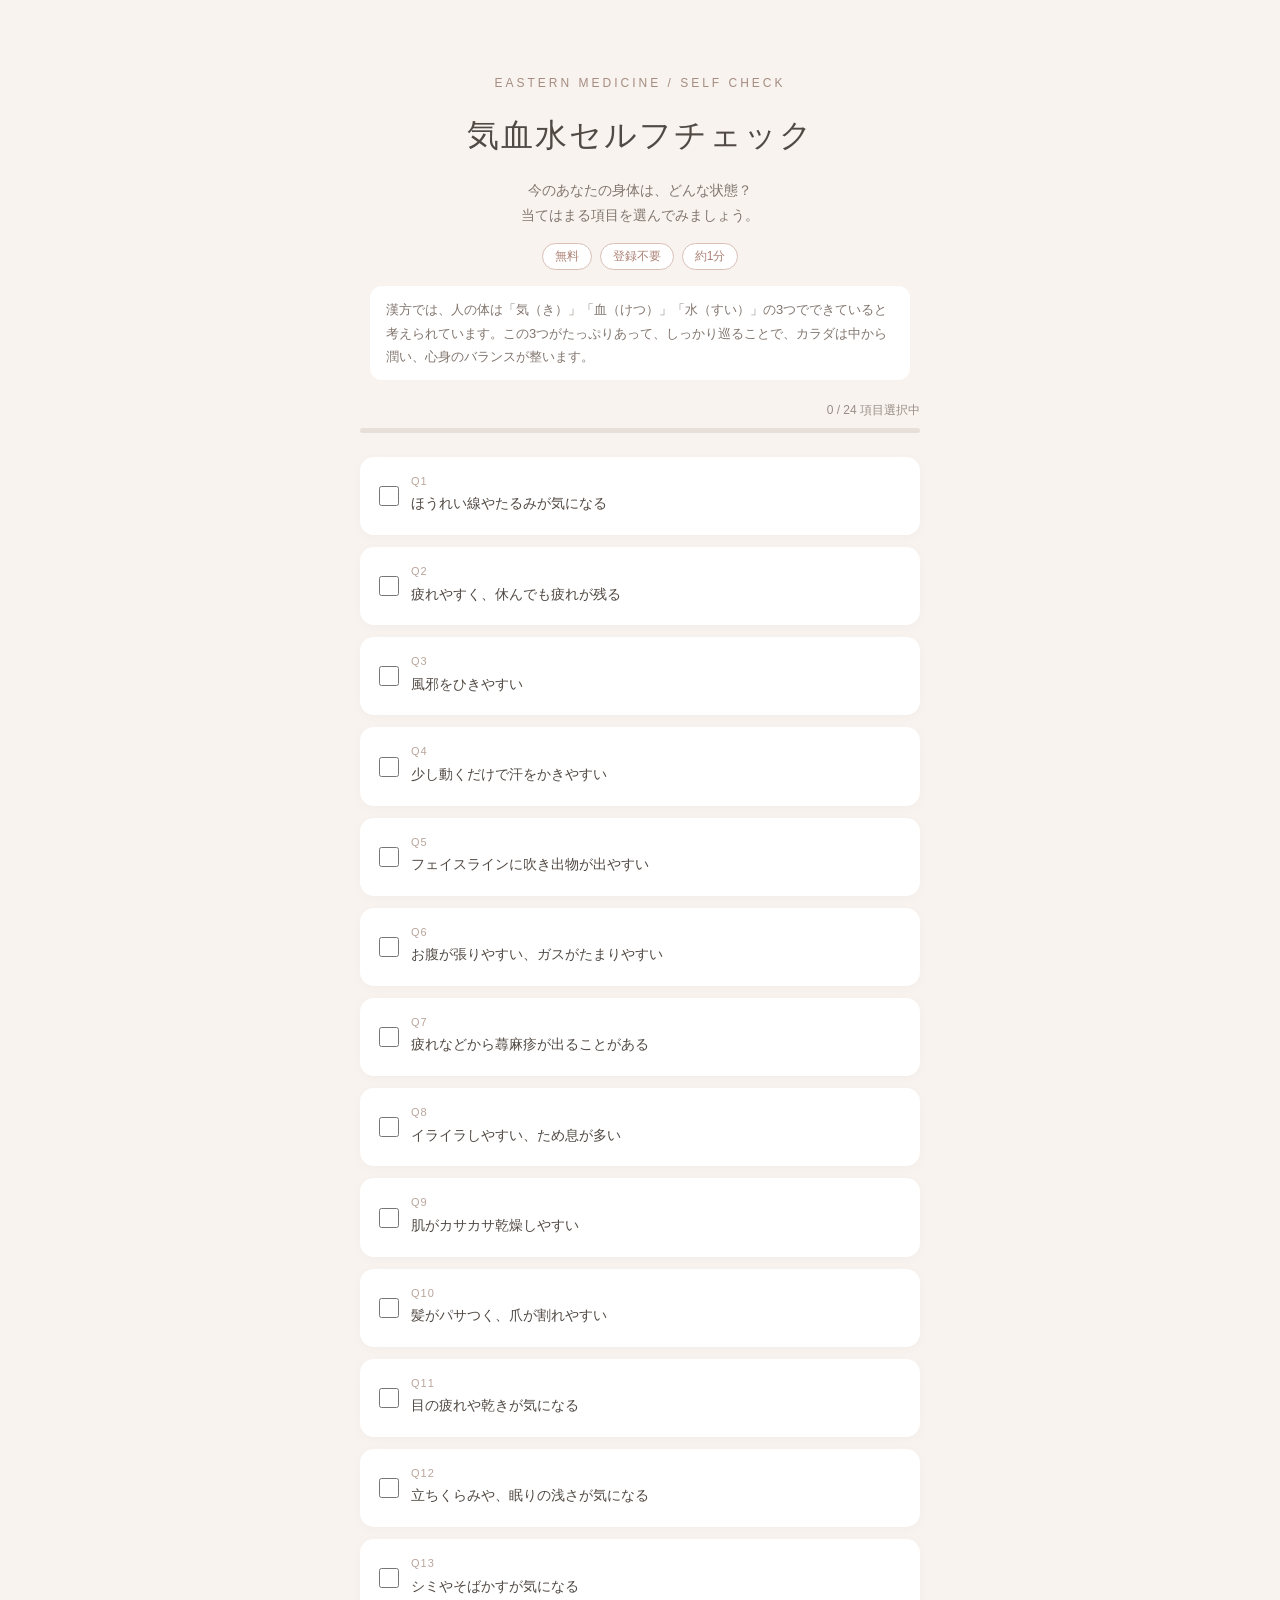
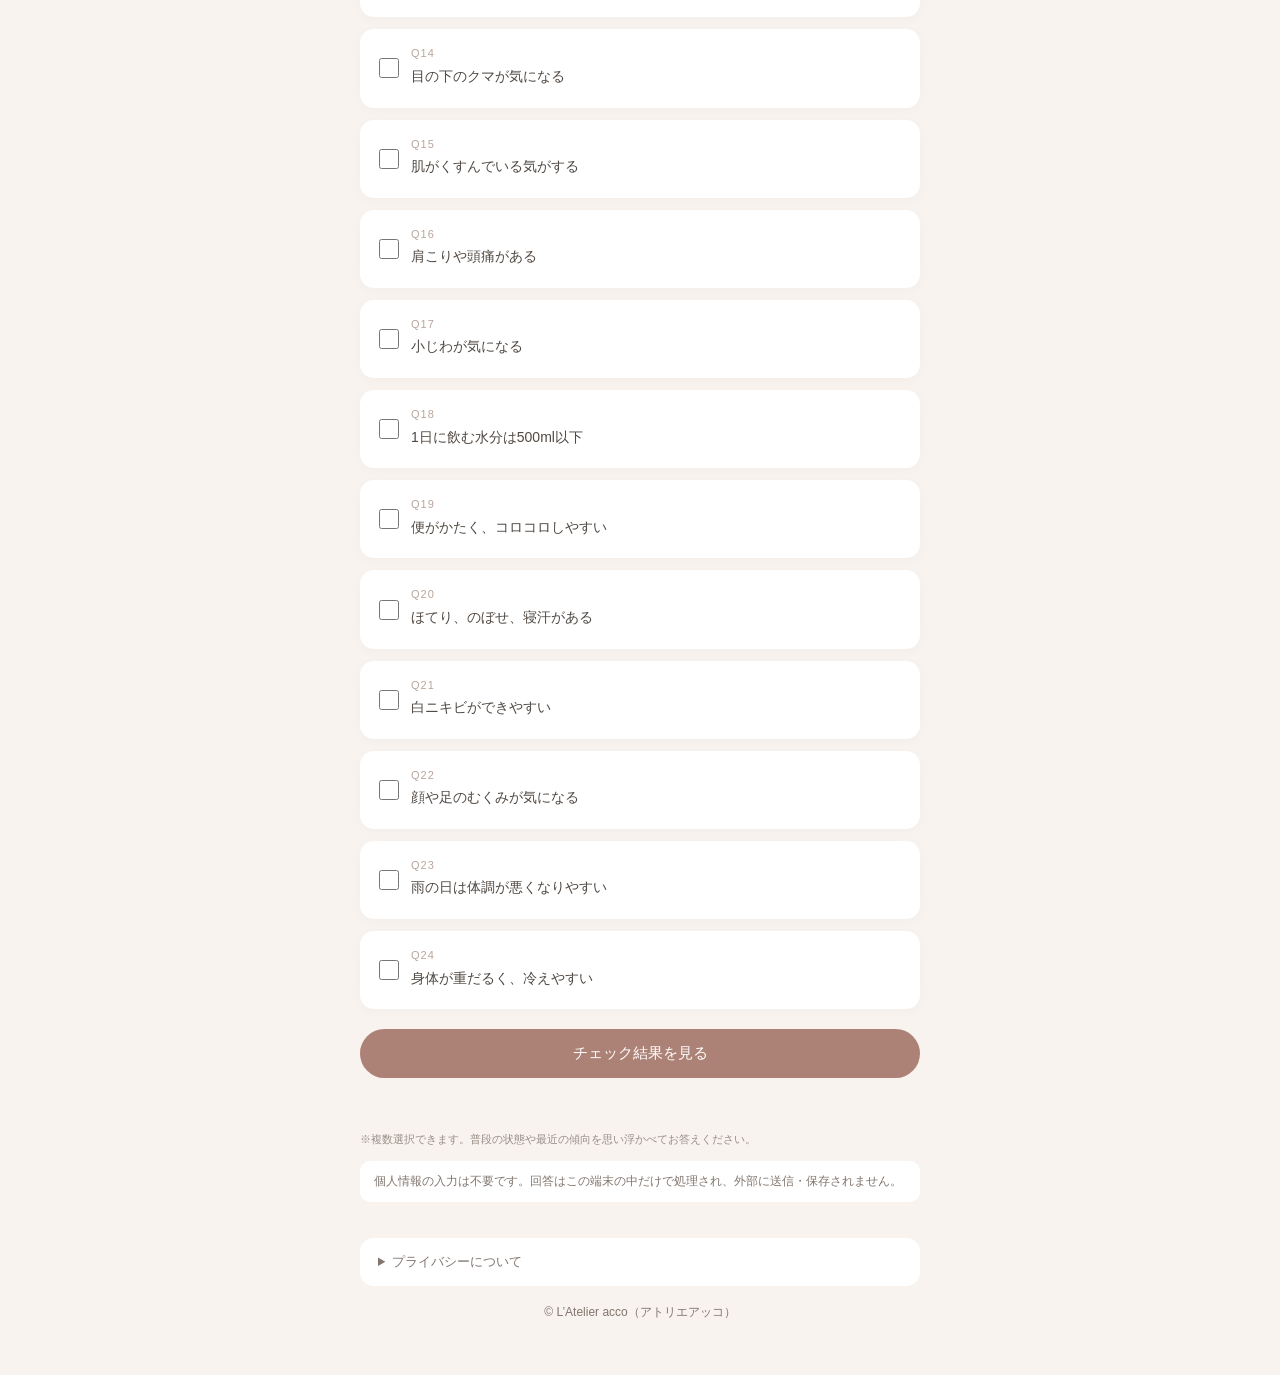
==== index.html @ 37a19116 "LINE版の体質チェックの内容を反映 - 質問を美容と体調を合わせた24問（各タイプ4問）に変更し、重複を解消 - ほてり・のぼせ・寝汗の質問を追加（津液不足） - 各タイプに愛称（パワー不足タイプ " ====
<!DOCTYPE html>
<html lang="ja">
<head>
<meta charset="UTF-8">
<meta name="viewport" content="width=device-width, initial-scale=1.0, viewport-fit=cover">
<meta name="theme-color" content="#f8f3ef">
<meta name="color-scheme" content="light">
<meta name="format-detection" content="telephone=no">
<meta name="referrer" content="no-referrer">
<title>気血水セルフチェック｜登録不要・無料</title>
<meta name="description" content="24の質問に答えるだけで、東洋医学の「気・血・水」から今の身体のバランスをセルフチェック。登録不要・無料で、回答は外部に送信されません。">

<!-- SNS・LINEでURLを送ったときのプレビュー（公開後、https://YOUR-SITE.netlify.app を実際のURLに書き換えてください） -->
<meta property="og:type" content="website">
<meta property="og:site_name" content="気血水セルフチェック">
<meta property="og:title" content="気血水セルフチェック">
<meta property="og:description" content="24の質問に答えるだけ。東洋医学の「気・血・水」から今の身体のバランスをチェック。登録不要・無料。">
<meta property="og:url" content="https://YOUR-SITE.netlify.app/">
<meta property="og:image" content="https://YOUR-SITE.netlify.app/assets/img/ogp.png">
<meta name="twitter:card" content="summary_large_image">

<link rel="icon" type="image/png" href="assets/img/favicon.png">
<link rel="apple-touch-icon" href="assets/img/apple-touch-icon.png">
<link rel="stylesheet" href="assets/css/style.css">
</head>

<body>
<div class="container">

<header class="site-header">
  <div class="eyebrow">EASTERN MEDICINE / SELF CHECK</div>
  <h1>気血水セルフチェック</h1>
  <p class="intro">
    今のあなたの身体は、どんな状態？<br>
    当てはまる項目を選んでみましょう。
  </p>
  <ul class="badges" aria-label="このチェックの特徴">
    <li>無料</li>
    <li>登録不要</li>
    <li>約1分</li>
  </ul>
  <p class="about" id="introText" hidden></p>
</header>

<main>

<!-- ===== 質問画面 ===== -->
<section id="quiz" aria-label="質問">
  <div class="status">
    <div class="counter" id="counter">0 / 24 項目選択中</div>
    <div class="progress-wrap"><div class="progress" id="progress"></div></div>
  </div>

  <div id="questions"></div>

  <button class="btn primary" id="showBtn" type="button">チェック結果を見る</button>
  <p class="error" id="error" role="alert"></p>
  <p class="notice">※複数選択できます。普段の状態や最近の傾向を思い浮かべてお答えください。</p>
  <p class="privacy-lead">個人情報の入力は不要です。回答はこの端末の中だけで処理され、外部に送信・保存されません。</p>
</section>

<!-- ===== 結果画面 ===== -->
<section id="result" aria-label="チェック結果" hidden>
  <div class="card result-card">
    <div class="result-label">YOUR CURRENT BALANCE</div>
    <h2 id="mainTitle" tabindex="-1"></h2>
    <p id="mainDescription"></p>

    <h3>あなたの気血水バランス</h3>
    <div id="scores"></div>

    <h3>今の身体の傾向</h3>
    <p id="explanation"></p>

    <h3>おすすめのライフスタイル</h3>
    <div id="advice"></div>

    <h3>食養生のヒント</h3>
    <div id="food"></div>
    <p class="notice" id="foodNotice"></p>
  </div>

  <!-- 無料カウンセリング・Instagram・LINE（config.js で設定） -->
  <div class="card links-card" id="linksCard" hidden>
    <h3 id="linksTitle"></h3>
    <p id="linksText"></p>
    <div class="links" id="links"></div>
  </div>

  <div class="card share-card">
    <h3>結果を保存・シェアする</h3>
    <button class="btn primary" id="saveImageBtn" type="button">結果を画像で保存</button>

    <div class="share-buttons">
      <button class="share-btn native" id="nativeShareBtn" type="button" hidden>シェアする</button>
      <a class="share-btn line" id="lineShareBtn" href="#" target="_blank" rel="noopener noreferrer">LINEで送る</a>
      <a class="share-btn x" id="xShareBtn" href="#" target="_blank" rel="noopener noreferrer">Xでポスト</a>
      <button class="share-btn copy" id="copyBtn" type="button">URLをコピー</button>
    </div>
    <p class="hint">Instagramでシェアするときは、画像を保存してストーリーズやフィードに投稿してください。</p>
  </div>

  <p class="notice disclaimer">
    この結果は、東洋医学の考え方をもとにしたセルフチェックです。医学的な診断ではありません。体調や症状が気になる場合は医療機関にご相談ください。
  </p>

  <button class="btn secondary" id="restartBtn" type="button">もう一度チェックする</button>
</section>

</main>

<footer class="site-footer">
  <details class="privacy">
    <summary>プライバシーについて</summary>
    <ul>
      <li>氏名・メールアドレスなどの個人情報は一切お聞きしません。</li>
      <li>回答はお使いの端末（ブラウザ）の中だけで処理され、外部のサーバーには送信されません。</li>
      <li>回答や結果は保存されません。ページを閉じる・再読み込みすると消えます。</li>
      <li>アクセス解析ツール・広告・Cookieは使用していません。</li>
      <li>シェアボタンを押したときだけ、結果のタイプ名とこのページのURLが、ご自身で選んだシェア先のアプリに渡されます。</li>
    </ul>
  </details>
  <p class="operator" id="operator" hidden></p>
</footer>

</div>

<!-- ===== 画像保存ダイアログ ===== -->
<div class="modal" id="imageModal" role="dialog" aria-modal="true" aria-labelledby="modalTitle" hidden>
  <div class="modal-body">
    <h3 id="modalTitle">結果画像</h3>
    <img id="resultImage" alt="チェック結果の画像">
    <p class="hint" id="saveHint"></p>
    <button class="btn primary" id="downloadBtn" type="button">画像を保存</button>
    <button class="btn secondary" id="closeModalBtn" type="button">閉じる</button>
  </div>
</div>

<div class="toast" id="toast" role="status" aria-live="polite"></div>

<script src="assets/js/config.js"></script>
<script src="assets/js/data.js"></script>
<script src="assets/js/app.js"></script>
</body>
</html>
---- assets/css/style.css ----
/* ============================================================
   気血水セルフチェック スタイル
   色を変えたいときは :root の値を書き換えてください。
   ============================================================ */
:root {
  --bg: #f8f3ef;
  --card: #ffffff;
  --text: #514943;
  --sub: #82766e;
  --muted: #998d86;
  --light: #a58c80;
  --accent: #ad8276;
  --accent-soft: #fffaf7;
  --accent-border: #d9bfb6;
  --track: #eee8e3;
  --fill: #bd988c;
  --line: #eaded7;
  --btn-sub: #eee5df;
  --btn-sub-text: #75645c;
  --error: #b0665a;
  --line-green: #06c755;
}

* { box-sizing: border-box; }
[hidden] { display: none !important; }

html { -webkit-text-size-adjust: 100%; }

body {
  margin: 0;
  background: var(--bg);
  color: var(--text);
  font-family: -apple-system, BlinkMacSystemFont, "Hiragino Sans",
    "Hiragino Kaku Gothic ProN", "Noto Sans JP", "Yu Gothic", Meiryo, sans-serif;
  line-height: 1.8;
}

.container {
  max-width: 600px;
  margin: auto;
  padding: 28px 20px calc(40px + env(safe-area-inset-bottom));
}

/* ---------- ヘッダー ---------- */
.site-header { text-align: center; padding: 25px 10px 10px; }

.eyebrow { font-size: 12px; letter-spacing: 3px; color: var(--light); }

h1 {
  font-size: 27px;
  font-weight: 500;
  letter-spacing: 2px;
  margin: 12px 0;
}

.intro { font-size: 14px; color: var(--sub); }

.badges {
  list-style: none;
  padding: 0;
  margin: 14px 0 0;
  display: flex;
  justify-content: center;
  gap: 8px;
}
.badges li {
  font-size: 12px;
  color: var(--accent);
  border: 1px solid var(--accent-border);
  border-radius: 20px;
  padding: 2px 12px;
  background: var(--card);
}

/* ---------- 進捗 ---------- */
.status {
  position: sticky;
  top: 0;
  z-index: 5;
  background: rgba(248, 243, 239, .94);
  padding: 10px 0 2px;
}
.counter { text-align: right; font-size: 12px; color: var(--muted); }
.progress-wrap {
  background: #e8dfd9;
  height: 5px;
  border-radius: 10px;
  margin: 6px 0 10px;
  overflow: hidden;
}
.progress { height: 100%; width: 0%; background: #b58d82; transition: width .3s; }

/* ---------- 質問カード ---------- */
.question {
  display: flex;
  align-items: center;
  gap: 12px;
  background: var(--card);
  border-radius: 14px;
  padding: 16px 18px;
  margin: 12px 0;
  box-shadow: 0 2px 10px rgba(120, 102, 90, .04);
  border: 1.5px solid transparent;
  cursor: pointer;
  transition: border-color .2s, background .2s;
  -webkit-tap-highlight-color: transparent;
}
.question.is-checked { border-color: var(--accent-border); background: var(--accent-soft); }
.question input {
  accent-color: var(--accent);
  width: 20px;
  height: 20px;
  flex-shrink: 0;
  margin: 0;
}
.q-num { font-size: 11px; color: #b8a59b; letter-spacing: 1px; display: block; line-height: 1.4; }
.q-text { font-size: 14px; }

/* ---------- ボタン ---------- */
.btn {
  display: block;
  width: 100%;
  border: none;
  border-radius: 30px;
  padding: 15px;
  font-size: 15px;
  font-family: inherit;
  cursor: pointer;
  -webkit-tap-highlight-color: transparent;
}
.btn.primary { background: var(--accent); color: #fff; margin-top: 20px; }
.btn.secondary { background: var(--btn-sub); color: var(--btn-sub-text); margin-top: 12px; }
.btn:active { opacity: .85; }
button:focus-visible, a:focus-visible, summary:focus-visible, .question:focus-within {
  outline: 2px solid var(--accent);
  outline-offset: 2px;
}

.error { font-size: 13px; color: var(--error); text-align: center; margin: 12px 0 0; min-height: 1.5em; }

.notice { font-size: 11px; color: var(--muted); margin-top: 20px; }
.about {
  font-size: 13px;
  color: var(--sub);
  text-align: left;
  background: var(--card);
  border-radius: 12px;
  padding: 12px 16px;
  margin: 16px 0 0;
}
#result p.lifestyle {
  background: var(--accent-soft);
  border-left: 3px solid var(--accent-border);
  border-radius: 4px;
  padding: 8px 12px;
  margin: 6px 0 10px;
}
.privacy-lead {
  font-size: 12px;
  color: var(--sub);
  background: var(--card);
  border-radius: 10px;
  padding: 10px 14px;
  margin-top: 8px;
}

/* ---------- 結果 ---------- */
.card {
  background: var(--card);
  border-radius: 18px;
  padding: 25px 20px;
  margin: 20px 0;
}

.result-label { color: var(--accent); font-size: 12px; letter-spacing: 2px; }

#result h2 { font-size: 25px; font-weight: 500; margin: 5px 0 12px; outline: none; }

#result h3 {
  font-size: 16px;
  font-weight: 500;
  margin: 25px 0 10px;
  border-bottom: 1px solid var(--line);
  padding-bottom: 8px;
}
#result .card > h3:first-child { margin-top: 0; }

#result p, #result li { font-size: 14px; }
#result ul { margin: 0; padding-left: 1.3em; }

.group-title { font-size: 13px; color: var(--accent); margin: 14px 0 4px; font-weight: 600; }

.type-item { padding: 12px 0; border-bottom: 1px solid #eee7e2; }
.type-row { display: flex; justify-content: space-between; font-size: 14px; }
.type-name { font-weight: 600; }
.type-item.is-top .type-name { color: var(--accent); }
.score-bar { height: 7px; background: var(--track); border-radius: 10px; margin-top: 7px; overflow: hidden; }
.score-fill { height: 100%; background: var(--fill); }

/* 食材チップ */
#result ul.chips {
  list-style: none;
  padding: 0;
  margin: 6px 0;
  display: flex;
  flex-wrap: wrap;
  gap: 6px;
}
#result .chips li {
  font-size: 13px;
  background: var(--accent-soft);
  border: 1px solid var(--line);
  border-radius: 20px;
  padding: 2px 12px;
}
#result p.food-tip { margin: 6px 0 2px; }
#result p.food-avoid { font-size: 13px; color: var(--sub); margin: 0; }

/* シェア */
.share-buttons {
  display: grid;
  grid-template-columns: 1fr 1fr;
  gap: 10px;
  margin-top: 14px;
}
.share-btn {
  display: flex;
  align-items: center;
  justify-content: center;
  min-height: 46px;
  border-radius: 24px;
  border: 1px solid var(--line);
  background: var(--card);
  color: var(--text);
  font-size: 14px;
  font-family: inherit;
  text-decoration: none;
  cursor: pointer;
  -webkit-tap-highlight-color: transparent;
}
.share-btn.copy { grid-column: 1 / -1; }
.nowrap { white-space: nowrap; display: inline-block; }
#mainTitle .reading { font-size: .8em; }
.share-btn.native { grid-column: 1 / -1; background: var(--btn-sub); border-color: var(--btn-sub); }
.share-btn.line { background: var(--line-green); border-color: var(--line-green); color: #fff; }
.share-btn.x { background: #1f1f1f; border-color: #1f1f1f; color: #fff; }

.hint { font-size: 12px; color: var(--sub); margin: 12px 0 0; }

/* 外部リンク */
.links { display: grid; gap: 10px; margin-top: 12px; }
.links a {
  display: block;
  text-align: center;
  padding: 13px;
  border-radius: 26px;
  font-size: 14px;
  text-decoration: none;
  color: var(--text);
  border: 1px solid var(--accent-border);
}
.links a.instagram { background: linear-gradient(90deg, #f58529, #dd2a7b 50%, #8134af); color: #fff; border: none; }
.links a.line { background: var(--line-green); color: #fff; border: none; }

.disclaimer { margin: 0 4px; }

/* ---------- フッター ---------- */
.site-footer { margin-top: 36px; font-size: 12px; color: var(--sub); }
.privacy { background: var(--card); border-radius: 14px; padding: 12px 18px; }
.privacy summary { cursor: pointer; font-size: 13px; }
.privacy ul { padding-left: 1.2em; margin: 10px 0 4px; }
.privacy li { margin-bottom: 4px; }
.operator { text-align: center; margin-top: 16px; }

/* ---------- 画像ダイアログ ---------- */
.modal {
  position: fixed;
  inset: 0;
  z-index: 50;
  background: rgba(60, 50, 45, .55);
  display: flex;
  align-items: center;
  justify-content: center;
  padding: 16px;
}
.modal-body {
  background: var(--card);
  border-radius: 18px;
  padding: 18px;
  width: 100%;
  max-width: 420px;
  max-height: 100%;
  overflow-y: auto;
  text-align: center;
}
.modal-body h3 { font-size: 16px; font-weight: 500; margin: 0 0 10px; }
.modal-body img {
  display: block;
  width: 100%;
  max-height: 55vh;
  object-fit: contain;
  border-radius: 10px;
  background: var(--bg);
  -webkit-touch-callout: default;
}

/* ---------- トースト ---------- */
.toast {
  position: fixed;
  left: 50%;
  bottom: calc(24px + env(safe-area-inset-bottom));
  transform: translateX(-50%) translateY(20px);
  background: rgba(60, 50, 45, .9);
  color: #fff;
  font-size: 13px;
  padding: 10px 18px;
  border-radius: 20px;
  opacity: 0;
  pointer-events: none;
  transition: opacity .25s, transform .25s;
  z-index: 60;
}
.toast.show { opacity: 1; transform: translateX(-50%) translateY(0); }

/* ---------- 画面幅ごとの調整 ---------- */
@media (max-width: 400px) {
  h1 { font-size: 23px; }
  .eyebrow { font-size: 10px; letter-spacing: 1.5px; }
  .container { padding: 18px 14px calc(36px + env(safe-area-inset-bottom)); }
}

@media (min-width: 768px) {
  .container { padding-top: 48px; }
  h1 { font-size: 32px; }
  .question:hover { border-color: var(--line); }
  .btn.primary:hover { opacity: .92; }
}

@media (prefers-reduced-motion: reduce) {
  * { transition: none !important; scroll-behavior: auto !important; }
}
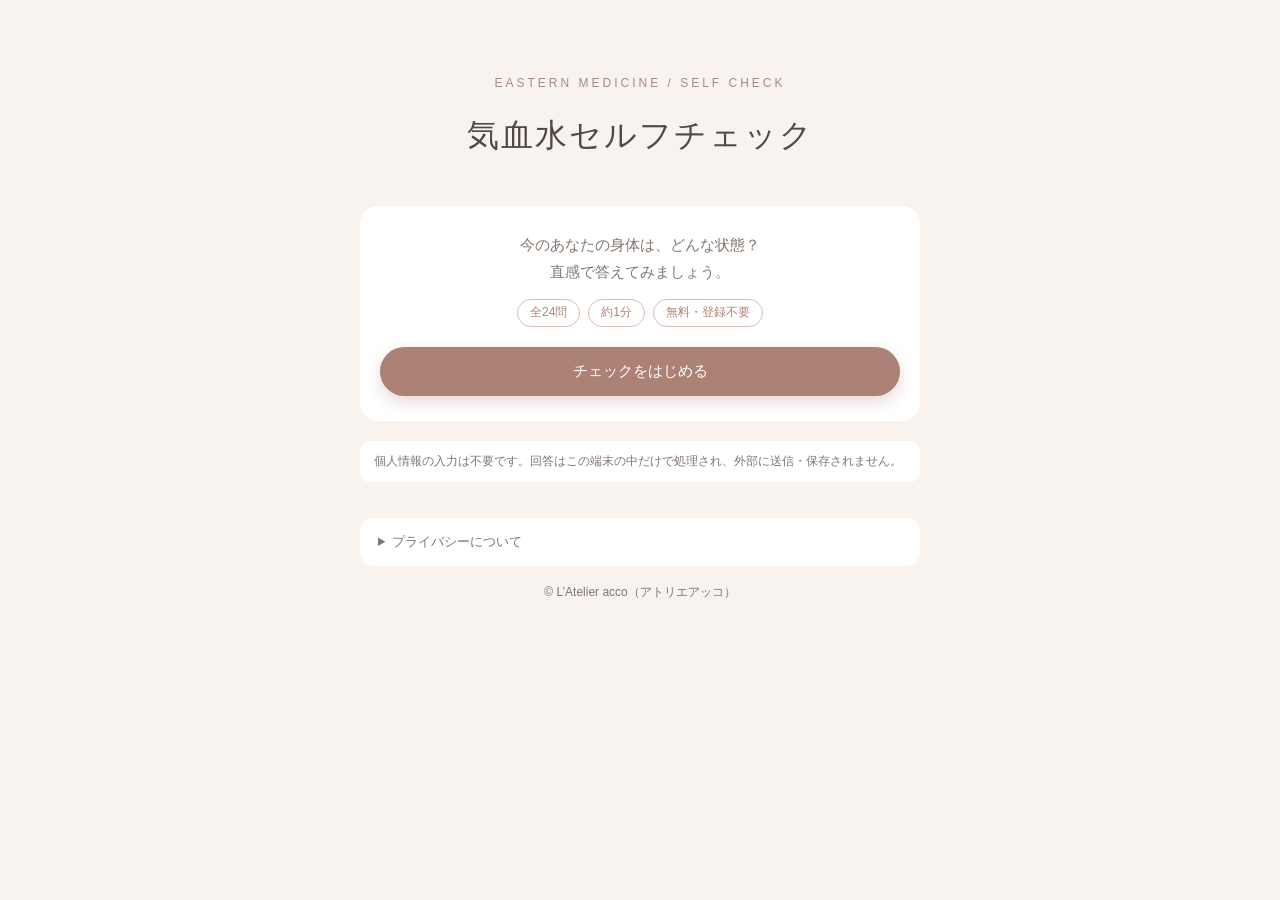
==== commit b297973c: "1問ずつ「はい・どちらかといえば・いいえ」で答える形式に変更 - スタート画面（「チェックをはじめる」ボタン）を追加 - 質問を1問ずつ表示し、ボタンを押すと次の質問へ自動で進む - 「はい」2点・「" ====
--- a/index.html
+++ b/index.html
@@ -10,13 +10,13 @@
 <title>気血水セルフチェック｜登録不要・無料</title>
 <meta name="description" content="24の質問に答えるだけで、東洋医学の「気・血・水」から今の身体のバランスをセルフチェック。登録不要・無料で、回答は外部に送信されません。">
 
-<!-- SNS・LINEでURLを送ったときのプレビュー（公開後、https://YOUR-SITE.netlify.app を実際のURLに書き換えてください） -->
+<!-- SNS・LINEでURLを送ったときのプレビュー（URLを変えたときは、下の og:url と og:image も書き換えてください） -->
 <meta property="og:type" content="website">
 <meta property="og:site_name" content="気血水セルフチェック">
 <meta property="og:title" content="気血水セルフチェック">
 <meta property="og:description" content="24の質問に答えるだけ。東洋医学の「気・血・水」から今の身体のバランスをチェック。登録不要・無料。">
-<meta property="og:url" content="https://YOUR-SITE.netlify.app/">
-<meta property="og:image" content="https://YOUR-SITE.netlify.app/assets/img/ogp.png">
+<meta property="og:url" content="https://acco-kiketsusui.netlify.app/">
+<meta property="og:image" content="https://acco-kiketsusui.netlify.app/assets/img/ogp.png">
 <meta name="twitter:card" content="summary_large_image">
 
 <link rel="icon" type="image/png" href="assets/img/favicon.png">
@@ -30,33 +30,54 @@
 <header class="site-header">
   <div class="eyebrow">EASTERN MEDICINE / SELF CHECK</div>
   <h1>気血水セルフチェック</h1>
-  <p class="intro">
-    今のあなたの身体は、どんな状態？<br>
-    当てはまる項目を選んでみましょう。
-  </p>
-  <ul class="badges" aria-label="このチェックの特徴">
-    <li>無料</li>
-    <li>登録不要</li>
-    <li>約1分</li>
-  </ul>
-  <p class="about" id="introText" hidden></p>
 </header>
 
 <main>
 
-<!-- ===== 質問画面 ===== -->
-<section id="quiz" aria-label="質問">
+<!-- ===== スタート画面 ===== -->
+<section id="start" aria-label="はじめに">
+  <div class="card start-card">
+    <p class="intro">
+      今のあなたの身体は、どんな状態？<br>
+      直感で答えてみましょう。
+    </p>
+    <ul class="badges" aria-label="このチェックの特徴">
+      <li>全<span id="questionCount">24</span>問</li>
+      <li>約1分</li>
+      <li>無料・登録不要</li>
+    </ul>
+    <p class="about" id="introText" hidden></p>
+    <button class="btn primary start-btn" id="startBtn" type="button">チェックをはじめる</button>
+  </div>
+  <p class="privacy-lead">個人情報の入力は不要です。回答はこの端末の中だけで処理され、外部に送信・保存されません。</p>
+</section>
+
+<!-- ===== 質問画面（1問ずつ） ===== -->
+<section id="quiz" aria-label="質問" hidden>
   <div class="status">
-    <div class="counter" id="counter">0 / 24 項目選択中</div>
+    <div class="counter" id="counter">1 / 24</div>
     <div class="progress-wrap"><div class="progress" id="progress"></div></div>
   </div>
 
-  <div id="questions"></div>
+  <div class="card q-card" id="qCard" aria-live="polite">
+    <div class="q-num" id="qNum">Q1</div>
+    <p class="q-text" id="qText"></p>
+    <div class="answers" id="answerButtons"></div>
+  </div>
 
-  <button class="btn primary" id="showBtn" type="button">チェック結果を見る</button>
-  <p class="error" id="error" role="alert"></p>
-  <p class="notice">※複数選択できます。普段の状態や最近の傾向を思い浮かべてお答えください。</p>
-  <p class="privacy-lead">個人情報の入力は不要です。回答はこの端末の中だけで処理され、外部に送信・保存されません。</p>
+  <button class="link-btn" id="prevBtn" type="button" hidden>‹ 前の質問に戻る</button>
+  <p class="notice">普段の状態や、最近の傾向を思い浮かべてお答えください。</p>
+</section>
+
+<!-- ===== 同点のときのタイプ選択 ===== -->
+<section id="tiebreak" aria-label="タイプを選ぶ" hidden>
+  <div class="card tie-card">
+    <div class="result-label">ONE MORE STEP</div>
+    <h2 id="tieTitle" tabindex="-1"></h2>
+    <p id="tieLead"></p>
+    <div id="tieOptions"></div>
+  </div>
+  <button class="btn secondary" id="tieBackBtn" type="button">質問に戻る</button>
 </section>
 
 <!-- ===== 結果画面 ===== -->
--- a/assets/css/style.css
+++ b/assets/css/style.css
@@ -90,31 +90,87 @@
 }
 .progress { height: 100%; width: 0%; background: #b58d82; transition: width .3s; }
 
-/* ---------- 質問カード ---------- */
-.question {
+/* スタート画面以外では、ヘッダーを小さくして質問を見やすく */
+body[data-view="quiz"] .site-header,
+body[data-view="tiebreak"] .site-header,
+body[data-view="result"] .site-header { padding: 4px 10px 0; }
+body[data-view="quiz"] .site-header h1,
+body[data-view="tiebreak"] .site-header h1,
+body[data-view="result"] .site-header h1 { font-size: 18px; margin: 4px 0 6px; }
+body[data-view="quiz"] .eyebrow,
+body[data-view="tiebreak"] .eyebrow,
+body[data-view="result"] .eyebrow { font-size: 10px; }
+
+/* ---------- スタート画面 ---------- */
+.start-card { text-align: center; padding: 30px 22px 26px; margin-top: 8px; }
+.start-card .intro { font-size: 15px; margin: 0; }
+.start-card .about { margin-top: 18px; }
+.start-btn { font-size: 16px; padding: 17px; margin-top: 26px; box-shadow: 0 6px 16px rgba(173, 130, 118, .3); }
+
+/* ---------- 質問カード（1問ずつ） ---------- */
+.q-card {
+  text-align: center;
+  padding: 28px 20px 22px;
+  margin-top: 6px;
+  box-shadow: 0 4px 18px rgba(120, 102, 90, .06);
+}
+.q-num {
+  display: inline-block;
+  font-size: 13px;
+  font-weight: 600;
+  letter-spacing: 2px;
+  color: var(--accent);
+  background: var(--accent-soft);
+  border: 1px solid var(--line);
+  border-radius: 20px;
+  padding: 2px 14px;
+}
+.q-text {
+  font-size: 19px;
+  font-weight: 500;
+  line-height: 1.6;
+  margin: 18px 0 26px;
+  min-height: 3.2em;              /* 1行・2行の質問でボタン位置が動きにくいように */
   display: flex;
   align-items: center;
-  gap: 12px;
-  background: var(--card);
-  border-radius: 14px;
-  padding: 16px 18px;
-  margin: 12px 0;
-  box-shadow: 0 2px 10px rgba(120, 102, 90, .04);
-  border: 1.5px solid transparent;
+  justify-content: center;
+}
+.answers { display: grid; gap: 12px; }
+.answer {
+  display: block;
+  width: 100%;
+  min-height: 54px;
+  border-radius: 28px;
+  border: 1.5px solid var(--accent-border);
+  background: var(--card);
+  color: var(--text);
+  font-size: 16px;
+  font-family: inherit;
   cursor: pointer;
-  transition: border-color .2s, background .2s;
+  transition: background .15s, color .15s, border-color .15s, transform .1s;
   -webkit-tap-highlight-color: transparent;
 }
-.question.is-checked { border-color: var(--accent-border); background: var(--accent-soft); }
-.question input {
-  accent-color: var(--accent);
-  width: 20px;
-  height: 20px;
-  flex-shrink: 0;
-  margin: 0;
-}
-.q-num { font-size: 11px; color: #b8a59b; letter-spacing: 1px; display: block; line-height: 1.4; }
-.q-text { font-size: 14px; }
+.answer:active { transform: scale(.98); }
+.answer.is-selected { background: var(--accent); border-color: var(--accent); color: #fff; }
+@media (hover: hover) { .answer:hover { border-color: var(--accent); } }
+
+.link-btn {
+  display: block;
+  margin: 14px auto 0;
+  background: none;
+  border: none;
+  color: var(--sub);
+  font-size: 14px;
+  font-family: inherit;
+  padding: 8px 12px;
+  cursor: pointer;
+}
+
+/* 質問の切り替えアニメーション */
+.q-card.slide-next { animation: slideNext .28s ease-out; }
+.q-card.slide-prev { animation: slidePrev .28s ease-out; }
+@keyframes slideNext { from { opacity: 0; transform: translateX(24px); } to { opacity: 1; transform: none; } }
+@keyframes slidePrev { from { opacity: 0; transform: translateX(-24px); } to { opacity: 1; transform: none; } }
 
 /* ---------- ボタン ---------- */
 .btn {
@@ -131,14 +187,37 @@
 .btn.primary { background: var(--accent); color: #fff; margin-top: 20px; }
 .btn.secondary { background: var(--btn-sub); color: var(--btn-sub-text); margin-top: 12px; }
 .btn:active { opacity: .85; }
-button:focus-visible, a:focus-visible, summary:focus-visible, .question:focus-within {
+button:focus-visible, a:focus-visible, summary:focus-visible {
   outline: 2px solid var(--accent);
   outline-offset: 2px;
 }
 
-.error { font-size: 13px; color: var(--error); text-align: center; margin: 12px 0 0; min-height: 1.5em; }
 
 .notice { font-size: 11px; color: var(--muted); margin-top: 20px; }
+/* 同点のときのタイプ選択 */
+#tiebreak h2 { font-size: 21px; font-weight: 500; margin: 5px 0 6px; outline: none; }
+#tiebreak p { font-size: 14px; margin: 0 0 14px; }
+.tie-option {
+  display: block;
+  width: 100%;
+  text-align: left;
+  background: var(--accent-soft);
+  border: 1.5px solid var(--accent-border);
+  border-radius: 14px;
+  padding: 14px 16px;
+  margin: 0 0 12px;
+  font-family: inherit;
+  color: var(--text);
+  cursor: pointer;
+  -webkit-tap-highlight-color: transparent;
+}
+.tie-option:active { background: #f6ebe5; }
+.tie-head { display: flex; flex-wrap: wrap; align-items: baseline; gap: 2px 8px; }
+.tie-name { font-size: 16px; font-weight: 600; color: var(--accent); }
+.tie-label { font-size: 13px; color: var(--sub); }
+.tie-signs { margin: 6px 0 0; padding-left: 1.2em; font-size: 13px; color: var(--text); }
+@media (min-width: 768px) { .tie-option:hover { border-color: var(--accent); } }
+
 .about {
   font-size: 13px;
   color: var(--sub);
@@ -326,13 +405,17 @@
 @media (max-width: 400px) {
   h1 { font-size: 23px; }
   .eyebrow { font-size: 10px; letter-spacing: 1.5px; }
+  .q-card { padding: 20px 16px 18px; }
+  .q-text { font-size: 18px; margin: 12px 0 18px; }
+  .answers { gap: 10px; }
+  .answer { min-height: 50px; }
+  .link-btn { margin-top: 6px; }
   .container { padding: 18px 14px calc(36px + env(safe-area-inset-bottom)); }
 }
 
 @media (min-width: 768px) {
   .container { padding-top: 48px; }
   h1 { font-size: 32px; }
-  .question:hover { border-color: var(--line); }
   .btn.primary:hover { opacity: .92; }
 }
 
